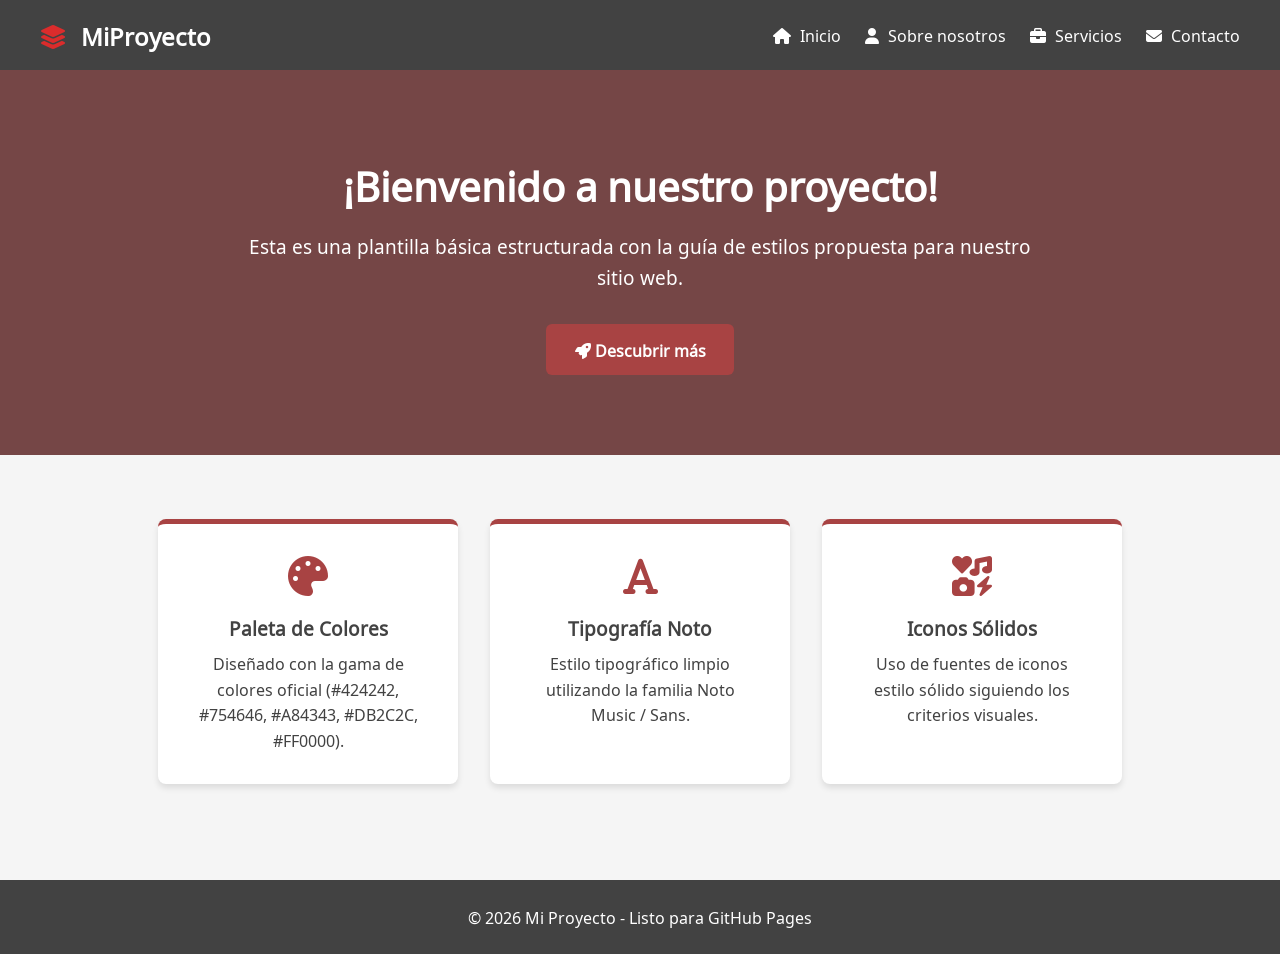
==== index.html @ 4e5dd9ae "first commit" ====
<!DOCTYPE html>
<html lang="es">

<head>
    <meta charset="UTF-8">
    <meta name="viewport" content="width=device-width, initial-scale=1.0">
    <title>Página de Bienvenida</title>
    <!-- Iconos sólidos de Font Awesome (estilo Flaticon) -->
    <link rel="stylesheet" href="https://cdnjs.cloudflare.com/ajax/libs/font-awesome/6.4.0/css/all.min.css">
    <!-- Estilos CSS -->
    <link rel="stylesheet" href="styles.css">
</head>

<body>

    <!-- Menú de navegación no funcional -->
    <header>
        <nav class="navbar">
            <div class="logo">
                <i class="fa-solid fa-layer-group"></i> MiProyecto
            </div>
            <ul class="nav-links">
                <li><a href="#"><i class="fa-solid fa-house"></i> Inicio</a></li>
                <li><a href="#"><i class="fa-solid fa-user"></i> Sobre nosotros</a></li>
                <li><a href="#"><i class="fa-solid fa-briefcase"></i> Servicios</a></li>
                <li><a href="#"><i class="fa-solid fa-envelope"></i> Contacto</a></li>
            </ul>
        </nav>
    </header>

    <!-- Página de bienvenida básica (Hero Section) -->
    <main>
        <section class="hero">
            <div class="hero-content">
                <h1>¡Bienvenido a nuestro proyecto!</h1>
                <p>Esta es una plantilla básica estructurada con la guía de estilos propuesta para nuestro sitio web.
                </p>
                <a href="#" class="btn-primary"><i class="fa-solid fa-rocket"></i> Descubrir más</a>
            </div>
        </section>

        <!-- Sección de tarjetas de características -->
        <section class="features">
            <div class="card">
                <i class="fa-solid fa-palette card-icon"></i>
                <h3>Paleta de Colores</h3>
                <p>Diseñado con la gama de colores oficial (#424242, #754646, #A84343, #DB2C2C, #FF0000).</p>
            </div>
            <div class="card">
                <i class="fa-solid fa-font card-icon"></i>
                <h3>Tipografía Noto</h3>
                <p>Estilo tipográfico limpio utilizando la familia Noto Music / Sans.</p>
            </div>
            <div class="card">
                <i class="fa-solid fa-icons card-icon"></i>
                <h3>Iconos Sólidos</h3>
                <p>Uso de fuentes de iconos estilo sólido siguiendo los criterios visuales.</p>
            </div>
        </section>
    </main>

    <!-- Pie de página -->
    <footer>
        <p>&copy; 2026 Mi Proyecto - Listo para GitHub Pages</p>
    </footer>

</body>

</html>
---- styles.css ----
/* Importación de la tipografía Noto Music / Noto Sans */
@import url('https://fonts.googleapis.com/css2?family=Noto+Music&family=Noto+Sans:ital,wght@0,400;0,700;1,400&display=swap');

/* Variables con la paleta de colores de la guía de estilos */
:root {
    --color-dark: #424242;
    /* Gris oscuro base */
    --color-muted: #754646;
    /* Marrón / Rojo apagado */
    --color-primary: #A84343;
    /* Rojo primario */
    --color-accent: #DB2C2C;
    /* Rojo secundario / acento */
    --color-bright: #FF0000;
    /* Rojo brillante para destaques */
    --color-white: #ffffff;
    --color-light-bg: #f5f5f5;
}

* {
    margin: 0;
    padding: 0;
    box-sizing: border-box;
}

body {
    font-family: 'Noto Music', 'Noto Sans', sans-serif;
    background-color: var(--color-light-bg);
    color: var(--color-dark);
    line-height: 1.6;
}

/* Menú de navegación */
header {
    background-color: var(--color-dark);
    padding: 1rem 2rem;
    box-shadow: 0 2px 5px rgba(0, 0, 0, 0.2);
}

.navbar {
    display: flex;
    justify-content: space-between;
    align-items: center;
    max-width: 1200px;
    margin: 0 auto;
}

.logo {
    color: var(--color-white);
    font-size: 1.5rem;
    font-weight: bold;
}

.logo i {
    color: var(--color-accent);
    margin-right: 8px;
}

.nav-links {
    list-style: none;
    display: flex;
    gap: 1.5rem;
}

.nav-links a {
    color: var(--color-white);
    text-decoration: none;
    font-size: 1rem;
    transition: color 0.3s ease;
}

/* Efecto hover en el menú */
.nav-links a:hover {
    color: var(--color-accent);
}

.nav-links i {
    margin-right: 5px;
}

/* Sección de Bienvenida (Hero) */
.hero {
    background-color: var(--color-muted);
    color: var(--color-white);
    text-align: center;
    padding: 5rem 2rem;
}

.hero-content {
    max-width: 800px;
    margin: 0 auto;
}

.hero h1 {
    font-size: 2.5rem;
    margin-bottom: 1rem;
}

.hero p {
    font-size: 1.2rem;
    margin-bottom: 2rem;
}

/* Botón principal */
.btn-primary {
    display: inline-block;
    background-color: var(--color-primary);
    color: var(--color-white);
    padding: 0.8rem 1.8rem;
    text-decoration: none;
    border-radius: 6px;
    font-weight: bold;
    transition: background-color 0.3s ease;
}

.btn-primary:hover {
    background-color: var(--color-accent);
}

/* Tarjetas Informativas */
.features {
    display: flex;
    justify-content: center;
    gap: 2rem;
    padding: 4rem 2rem;
    max-width: 1200px;
    margin: 0 auto;
    flex-wrap: wrap;
}

.card {
    background-color: var(--color-white);
    border-top: 5px solid var(--color-primary);
    border-radius: 8px;
    padding: 2rem;
    width: 300px;
    text-align: center;
    box-shadow: 0 4px 6px rgba(0, 0, 0, 0.1);
    transition: transform 0.3s ease, border-top-color 0.3s ease;
}

.card:hover {
    transform: translateY(-5px);
    border-top-color: var(--color-bright);
}

.card-icon {
    font-size: 2.5rem;
    color: var(--color-primary);
    margin-bottom: 1rem;
}

.card h3 {
    margin-bottom: 0.5rem;
    color: var(--color-dark);
}

/* Pie de página */
footer {
    background-color: var(--color-dark);
    color: var(--color-white);
    text-align: center;
    padding: 1.5rem;
    margin-top: 2rem;
}
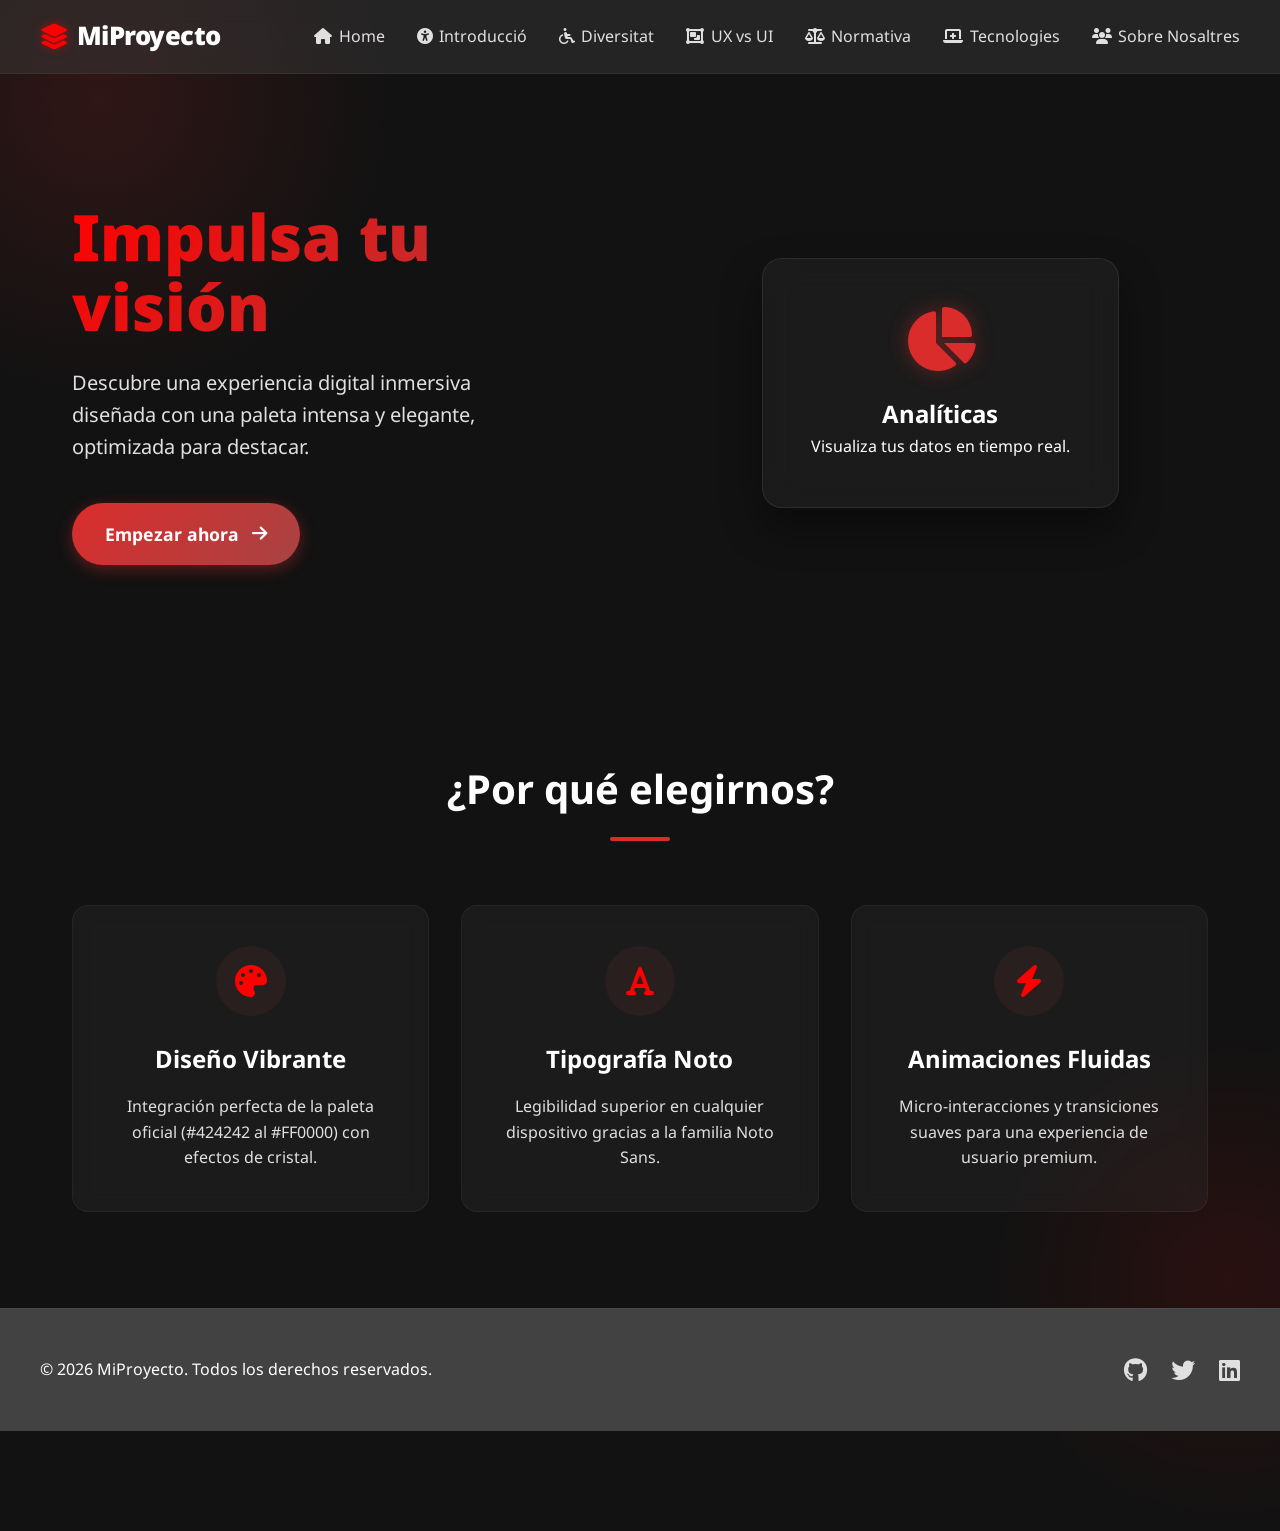
==== commit 265a2527: "Separacion por secciones y mejora" ====
--- a/index.html
+++ b/index.html
@@ -4,66 +4,96 @@
 <head>
     <meta charset="UTF-8">
     <meta name="viewport" content="width=device-width, initial-scale=1.0">
-    <title>Página de Bienvenida</title>
-    <!-- Iconos sólidos de Font Awesome (estilo Flaticon) -->
+    <meta name="description" content="Un sitio web moderno con una estética vibrante y animaciones fluidas.">
+    <title>Bienvenido a MiProyecto</title>
+    <!-- Iconos sólidos de Font Awesome (como alternativa a Flaticon) -->
     <link rel="stylesheet" href="https://cdnjs.cloudflare.com/ajax/libs/font-awesome/6.4.0/css/all.min.css">
     <!-- Estilos CSS -->
     <link rel="stylesheet" href="styles.css">
 </head>
 
 <body>
+    <!-- Efecto de fondo animado -->
+    <div class="bg-gradient-sphere"></div>
+    <div class="bg-gradient-sphere sphere-2"></div>
 
-    <!-- Menú de navegación no funcional -->
     <header>
         <nav class="navbar">
             <div class="logo">
                 <i class="fa-solid fa-layer-group"></i> MiProyecto
             </div>
             <ul class="nav-links">
-                <li><a href="#"><i class="fa-solid fa-house"></i> Inicio</a></li>
-                <li><a href="#"><i class="fa-solid fa-user"></i> Sobre nosotros</a></li>
-                <li><a href="#"><i class="fa-solid fa-briefcase"></i> Servicios</a></li>
-                <li><a href="#"><i class="fa-solid fa-envelope"></i> Contacto</a></li>
+                <li><a href="index.html"><i class="fa-solid fa-house"></i> Home</a></li>
+                <li><a href="introduccio.html"><i class="fa-solid fa-universal-access"></i> Introducció</a></li>
+                <li><a href="diversitat.html"><i class="fa-solid fa-wheelchair"></i> Diversitat</a></li>
+                <li><a href="ux-ui.html"><i class="fa-solid fa-object-group"></i> UX vs UI</a></li>
+                <li><a href="normativa.html"><i class="fa-solid fa-scale-balanced"></i> Normativa</a></li>
+                <li><a href="tecnologies.html"><i class="fa-solid fa-laptop-medical"></i> Tecnologies</a></li>
+                <li><a href="sobre-nosotros.html"><i class="fa-solid fa-users"></i> Sobre Nosaltres</a></li>
             </ul>
         </nav>
     </header>
 
-    <!-- Página de bienvenida básica (Hero Section) -->
     <main>
         <section class="hero">
             <div class="hero-content">
-                <h1>¡Bienvenido a nuestro proyecto!</h1>
-                <p>Esta es una plantilla básica estructurada con la guía de estilos propuesta para nuestro sitio web.
-                </p>
-                <a href="#" class="btn-primary"><i class="fa-solid fa-rocket"></i> Descubrir más</a>
+                <h1 class="gradient-text">Impulsa tu visión</h1>
+                <p>Descubre una experiencia digital inmersiva diseñada con una paleta intensa y elegante, optimizada para destacar.</p>
+                <a href="#features" class="btn-primary">
+                    <span>Empezar ahora</span>
+                    <i class="fa-solid fa-arrow-right"></i>
+                </a>
+            </div>
+            <div class="hero-visual">
+                <div class="glass-panel main-panel">
+                    <i class="fa-solid fa-chart-pie panel-icon"></i>
+                    <h2>Analíticas</h2>
+                    <p>Visualiza tus datos en tiempo real.</p>
+                </div>
             </div>
         </section>
 
-        <!-- Sección de tarjetas de características -->
-        <section class="features">
-            <div class="card">
-                <i class="fa-solid fa-palette card-icon"></i>
-                <h3>Paleta de Colores</h3>
-                <p>Diseñado con la gama de colores oficial (#424242, #754646, #A84343, #DB2C2C, #FF0000).</p>
+        <section id="features" class="features">
+            <div class="section-title">
+                <h2>¿Por qué elegirnos?</h2>
+                <div class="underline"></div>
             </div>
-            <div class="card">
-                <i class="fa-solid fa-font card-icon"></i>
-                <h3>Tipografía Noto</h3>
-                <p>Estilo tipográfico limpio utilizando la familia Noto Music / Sans.</p>
-            </div>
-            <div class="card">
-                <i class="fa-solid fa-icons card-icon"></i>
-                <h3>Iconos Sólidos</h3>
-                <p>Uso de fuentes de iconos estilo sólido siguiendo los criterios visuales.</p>
+            <div class="cards-container">
+                <div class="card glass-card">
+                    <div class="icon-wrapper">
+                        <i class="fa-solid fa-palette"></i>
+                    </div>
+                    <h3>Diseño Vibrante</h3>
+                    <p>Integración perfecta de la paleta oficial (#424242 al #FF0000) con efectos de cristal.</p>
+                </div>
+                <div class="card glass-card">
+                    <div class="icon-wrapper">
+                        <i class="fa-solid fa-font"></i>
+                    </div>
+                    <h3>Tipografía Noto</h3>
+                    <p>Legibilidad superior en cualquier dispositivo gracias a la familia Noto Sans.</p>
+                </div>
+                <div class="card glass-card">
+                    <div class="icon-wrapper">
+                        <i class="fa-solid fa-bolt"></i>
+                    </div>
+                    <h3>Animaciones Fluidas</h3>
+                    <p>Micro-interacciones y transiciones suaves para una experiencia de usuario premium.</p>
+                </div>
             </div>
         </section>
     </main>
 
-    <!-- Pie de página -->
     <footer>
-        <p>&copy; 2026 Mi Proyecto - Listo para GitHub Pages</p>
+        <div class="footer-content">
+            <p>&copy; 2026 MiProyecto. Todos los derechos reservados.</p>
+            <div class="social-icons">
+                <i class="fa-brands fa-github"></i>
+                <i class="fa-brands fa-twitter"></i>
+                <i class="fa-brands fa-linkedin"></i>
+            </div>
+        </div>
     </footer>
-
 </body>
 
 </html>
--- a/styles.css
+++ b/styles.css
@@ -1,20 +1,15 @@
-/* Importación de la tipografía Noto Music / Noto Sans */
-@import url('https://fonts.googleapis.com/css2?family=Noto+Music&family=Noto+Sans:ital,wght@0,400;0,700;1,400&display=swap');
-
-/* Variables con la paleta de colores de la guía de estilos */
+@import url('https://fonts.googleapis.com/css2?family=Noto+Sans:wght@300;400;700;900&display=swap');
+
 :root {
-    --color-dark: #424242;
-    /* Gris oscuro base */
-    --color-muted: #754646;
-    /* Marrón / Rojo apagado */
-    --color-primary: #A84343;
-    /* Rojo primario */
-    --color-accent: #DB2C2C;
-    /* Rojo secundario / acento */
-    --color-bright: #FF0000;
-    /* Rojo brillante para destaques */
-    --color-white: #ffffff;
-    --color-light-bg: #f5f5f5;
+    --color-1: #424242; /* Gris oscuro */
+    --color-2: #754646; /* Muted red */
+    --color-3: #A84343; /* Primary red */
+    --color-4: #DB2C2C; /* Accent red */
+    --color-5: #FF0000; /* Bright red */
+    
+    --bg-dark: #121212;
+    --text-main: #ffffff;
+    --text-muted: #e0e0e0;
 }
 
 * {
@@ -24,17 +19,53 @@
 }
 
 body {
-    font-family: 'Noto Music', 'Noto Sans', sans-serif;
-    background-color: var(--color-light-bg);
-    color: var(--color-dark);
+    font-family: 'Noto Sans', sans-serif;
+    background-color: var(--bg-dark);
+    color: var(--text-main);
     line-height: 1.6;
-}
-
-/* Menú de navegación */
+    overflow-x: hidden;
+    position: relative;
+}
+
+/* Esferas animadas de fondo */
+.bg-gradient-sphere {
+    position: absolute;
+    width: 600px;
+    height: 600px;
+    background: radial-gradient(circle, rgba(219, 44, 44, 0.15) 0%, rgba(168, 67, 67, 0) 70%);
+    border-radius: 50%;
+    top: -200px;
+    left: -200px;
+    z-index: -1;
+    animation: float 10s ease-in-out infinite alternate;
+}
+
+.bg-gradient-sphere.sphere-2 {
+    background: radial-gradient(circle, rgba(255, 0, 0, 0.1) 0%, rgba(117, 70, 70, 0) 70%);
+    top: auto;
+    bottom: -100px;
+    left: auto;
+    right: -200px;
+    width: 500px;
+    height: 500px;
+    animation-delay: -5s;
+}
+
+@keyframes float {
+    0% { transform: translate(0, 0) scale(1); }
+    100% { transform: translate(50px, 50px) scale(1.1); }
+}
+
+/* Navegación Glassmorphism */
 header {
-    background-color: var(--color-dark);
+    background: rgba(66, 66, 66, 0.4);
+    backdrop-filter: blur(12px);
+    -webkit-backdrop-filter: blur(12px);
+    border-bottom: 1px solid rgba(255, 255, 255, 0.05);
     padding: 1rem 2rem;
-    box-shadow: 0 2px 5px rgba(0, 0, 0, 0.2);
+    position: sticky;
+    top: 0;
+    z-index: 100;
 }
 
 .navbar {
@@ -46,120 +77,356 @@
 }
 
 .logo {
-    color: var(--color-white);
-    font-size: 1.5rem;
-    font-weight: bold;
+    color: var(--text-main);
+    font-size: 1.6rem;
+    font-weight: 900;
+    letter-spacing: -0.5px;
+    display: flex;
+    align-items: center;
+    gap: 0.5rem;
 }
 
 .logo i {
-    color: var(--color-accent);
-    margin-right: 8px;
+    color: var(--color-5);
+    text-shadow: 0 0 10px rgba(255, 0, 0, 0.5);
 }
 
 .nav-links {
     list-style: none;
     display: flex;
-    gap: 1.5rem;
+    gap: 2rem;
 }
 
 .nav-links a {
-    color: var(--color-white);
+    color: var(--text-muted);
     text-decoration: none;
     font-size: 1rem;
-    transition: color 0.3s ease;
-}
-
-/* Efecto hover en el menú */
+    font-weight: 400;
+    transition: all 0.3s ease;
+    display: flex;
+    align-items: center;
+    gap: 0.4rem;
+}
+
 .nav-links a:hover {
-    color: var(--color-accent);
-}
-
-.nav-links i {
-    margin-right: 5px;
-}
-
-/* Sección de Bienvenida (Hero) */
+    color: var(--color-5);
+    transform: translateY(-2px);
+}
+
+/* Sección Hero */
 .hero {
-    background-color: var(--color-muted);
-    color: var(--color-white);
-    text-align: center;
-    padding: 5rem 2rem;
-}
-
-.hero-content {
-    max-width: 800px;
-    margin: 0 auto;
-}
-
-.hero h1 {
-    font-size: 2.5rem;
-    margin-bottom: 1rem;
-}
-
-.hero p {
-    font-size: 1.2rem;
-    margin-bottom: 2rem;
-}
-
-/* Botón principal */
-.btn-primary {
-    display: inline-block;
-    background-color: var(--color-primary);
-    color: var(--color-white);
-    padding: 0.8rem 1.8rem;
-    text-decoration: none;
-    border-radius: 6px;
-    font-weight: bold;
-    transition: background-color 0.3s ease;
-}
-
-.btn-primary:hover {
-    background-color: var(--color-accent);
-}
-
-/* Tarjetas Informativas */
-.features {
-    display: flex;
-    justify-content: center;
-    gap: 2rem;
-    padding: 4rem 2rem;
+    display: grid;
+    grid-template-columns: 1fr 1fr;
+    gap: 4rem;
     max-width: 1200px;
     margin: 0 auto;
+    padding: 8rem 2rem 6rem;
+    align-items: center;
+}
+
+.hero-content {
+    display: flex;
+    flex-direction: column;
+    align-items: flex-start;
+}
+
+.gradient-text {
+    font-size: 4rem;
+    font-weight: 900;
+    line-height: 1.1;
+    margin-bottom: 1.5rem;
+    background: linear-gradient(135deg, var(--color-5), var(--color-3));
+    -webkit-background-clip: text;
+    -webkit-text-fill-color: transparent;
+    background-clip: text;
+}
+
+.hero-content p {
+    font-size: 1.25rem;
+    color: var(--text-muted);
+    margin-bottom: 2.5rem;
+    max-width: 480px;
+}
+
+.btn-primary {
+    display: inline-flex;
+    align-items: center;
+    gap: 0.8rem;
+    background: linear-gradient(135deg, var(--color-4), var(--color-3));
+    color: var(--text-main);
+    padding: 1rem 2rem;
+    text-decoration: none;
+    border-radius: 50px;
+    font-weight: 700;
+    font-size: 1.1rem;
+    transition: all 0.3s ease;
+    box-shadow: 0 4px 15px rgba(219, 44, 44, 0.4);
+    border: 1px solid transparent;
+}
+
+.btn-primary:hover {
+    transform: translateY(-3px) scale(1.02);
+    box-shadow: 0 8px 25px rgba(255, 0, 0, 0.5);
+    border-color: rgba(255, 255, 255, 0.2);
+}
+
+.btn-primary i {
+    transition: transform 0.3s ease;
+}
+
+.btn-primary:hover i {
+    transform: translateX(5px);
+}
+
+/* Panel flotante en el Hero */
+.hero-visual {
+    position: relative;
+    display: flex;
+    justify-content: center;
+    align-items: center;
+}
+
+.glass-panel {
+    background: rgba(66, 66, 66, 0.2);
+    backdrop-filter: blur(16px);
+    -webkit-backdrop-filter: blur(16px);
+    border: 1px solid rgba(255, 255, 255, 0.08);
+    border-radius: 20px;
+    padding: 3rem;
+    text-align: center;
+    box-shadow: 0 20px 40px rgba(0, 0, 0, 0.4);
+    animation: hoverPanel 6s ease-in-out infinite alternate;
+}
+
+.panel-icon {
+    font-size: 4rem;
+    color: var(--color-4);
+    margin-bottom: 1.5rem;
+    filter: drop-shadow(0 0 10px rgba(219, 44, 44, 0.4));
+}
+
+@keyframes hoverPanel {
+    0% { transform: translateY(0) rotate(0deg); }
+    100% { transform: translateY(-20px) rotate(2deg); }
+}
+
+/* Características */
+.features {
+    max-width: 1200px;
+    margin: 0 auto;
+    padding: 6rem 2rem;
+}
+
+.section-title {
+    text-align: center;
+    margin-bottom: 4rem;
+}
+
+.section-title h2 {
+    font-size: 2.5rem;
+    color: var(--text-main);
+}
+
+.underline {
+    height: 4px;
+    width: 60px;
+    background: var(--color-4);
+    margin: 1rem auto 0;
+    border-radius: 2px;
+}
+
+.cards-container {
+    display: grid;
+    grid-template-columns: repeat(auto-fit, minmax(300px, 1fr));
+    gap: 2rem;
+}
+
+.glass-card {
+    background: rgba(66, 66, 66, 0.2);
+    backdrop-filter: blur(10px);
+    border: 1px solid rgba(255, 255, 255, 0.05);
+    border-radius: 16px;
+    padding: 2.5rem 2rem;
+    text-align: center;
+    transition: all 0.4s cubic-bezier(0.175, 0.885, 0.32, 1.275);
+    position: relative;
+    overflow: hidden;
+}
+
+.glass-card::before {
+    content: '';
+    position: absolute;
+    top: 0; left: 0; right: 0; height: 4px;
+    background: linear-gradient(90deg, var(--color-2), var(--color-5));
+    transform: scaleX(0);
+    transform-origin: left;
+    transition: transform 0.4s ease;
+}
+
+.glass-card:hover {
+    transform: translateY(-10px);
+    background: rgba(66, 66, 66, 0.4);
+    border-color: rgba(255, 255, 255, 0.1);
+    box-shadow: 0 15px 30px rgba(0, 0, 0, 0.3);
+}
+
+.glass-card:hover::before {
+    transform: scaleX(1);
+}
+
+.icon-wrapper {
+    width: 70px;
+    height: 70px;
+    background: rgba(168, 67, 67, 0.1);
+    border-radius: 50%;
+    display: flex;
+    justify-content: center;
+    align-items: center;
+    margin: 0 auto 1.5rem;
+    color: var(--color-5);
+    font-size: 2rem;
+    transition: all 0.3s ease;
+}
+
+.glass-card:hover .icon-wrapper {
+    background: var(--color-4);
+    color: var(--text-main);
+    box-shadow: 0 0 15px rgba(219, 44, 44, 0.5);
+    transform: scale(1.1) rotate(5deg);
+}
+
+.glass-card h3 {
+    font-size: 1.5rem;
+    margin-bottom: 1rem;
+    color: var(--text-main);
+}
+
+.glass-card p {
+    color: var(--text-muted);
+}
+
+/* Footer */
+footer {
+    background: var(--color-1);
+    padding: 3rem 2rem;
+    border-top: 1px solid rgba(255, 255, 255, 0.05);
+}
+
+.footer-content {
+    max-width: 1200px;
+    margin: 0 auto;
+    display: flex;
+    justify-content: space-between;
+    align-items: center;
+}
+
+.social-icons {
+    display: flex;
+    gap: 1.5rem;
+}
+
+.social-icons i {
+    font-size: 1.5rem;
+    color: var(--text-muted);
+    cursor: pointer;
+    transition: all 0.3s ease;
+}
+
+.social-icons i:hover {
+    color: var(--color-5);
+    transform: translateY(-3px);
+}
+
+/* About Us Cards */
+.team-grid {
+    display: grid;
+    grid-template-columns: repeat(auto-fit, minmax(300px, 1fr));
+    gap: 2rem;
+    max-width: 1200px;
+    margin: 4rem auto;
+    padding: 0 2rem;
+}
+
+.card-photo {
+    width: 100%;
+    height: 250px;
+    background: rgba(0,0,0,0.4);
+    display: flex;
+    align-items: center;
+    justify-content: center;
+    border-bottom: 2px solid var(--color-4);
+}
+
+.card-photo.empty {
+    background: rgba(255, 255, 255, 0.05);
+}
+
+.photo-placeholder {
+    color: var(--text-muted);
+    font-size: 1.2rem;
+}
+
+.card-body {
+    padding: 2rem;
+    text-align: left;
+}
+
+.card-name {
+    font-size: 1.5rem;
+    color: var(--text-main);
+    margin-bottom: 0.5rem;
+}
+
+.card-role {
+    font-size: 1.1rem;
+    color: var(--color-5);
+    font-style: italic;
+    margin-bottom: 1.5rem;
+}
+
+.card-label {
+    font-size: 0.85rem;
+    color: var(--color-4);
+    text-transform: uppercase;
+    letter-spacing: 1px;
+    margin-bottom: 0.5rem;
+    font-weight: 700;
+}
+
+.card-text {
+    color: var(--text-muted);
+    margin-bottom: 1.5rem;
+    font-size: 0.95rem;
+}
+
+.nav-links {
     flex-wrap: wrap;
-}
-
-.card {
-    background-color: var(--color-white);
-    border-top: 5px solid var(--color-primary);
-    border-radius: 8px;
-    padding: 2rem;
-    width: 300px;
-    text-align: center;
-    box-shadow: 0 4px 6px rgba(0, 0, 0, 0.1);
-    transition: transform 0.3s ease, border-top-color 0.3s ease;
-}
-
-.card:hover {
-    transform: translateY(-5px);
-    border-top-color: var(--color-bright);
-}
-
-.card-icon {
-    font-size: 2.5rem;
-    color: var(--color-primary);
-    margin-bottom: 1rem;
-}
-
-.card h3 {
-    margin-bottom: 0.5rem;
-    color: var(--color-dark);
-}
-
-/* Pie de página */
-footer {
-    background-color: var(--color-dark);
-    color: var(--color-white);
-    text-align: center;
-    padding: 1.5rem;
-    margin-top: 2rem;
+    justify-content: center;
+}
+
+/* Responsive */
+@media (max-width: 768px) {
+    .hero {
+        grid-template-columns: 1fr;
+        text-align: center;
+        padding-top: 4rem;
+    }
+    
+    .hero-content {
+        align-items: center;
+    }
+    
+    .gradient-text {
+        font-size: 3rem;
+    }
+    
+    .nav-links {
+        display: none;
+    }
+    
+    .footer-content {
+        flex-direction: column;
+        gap: 1.5rem;
+        text-align: center;
+    }
 }
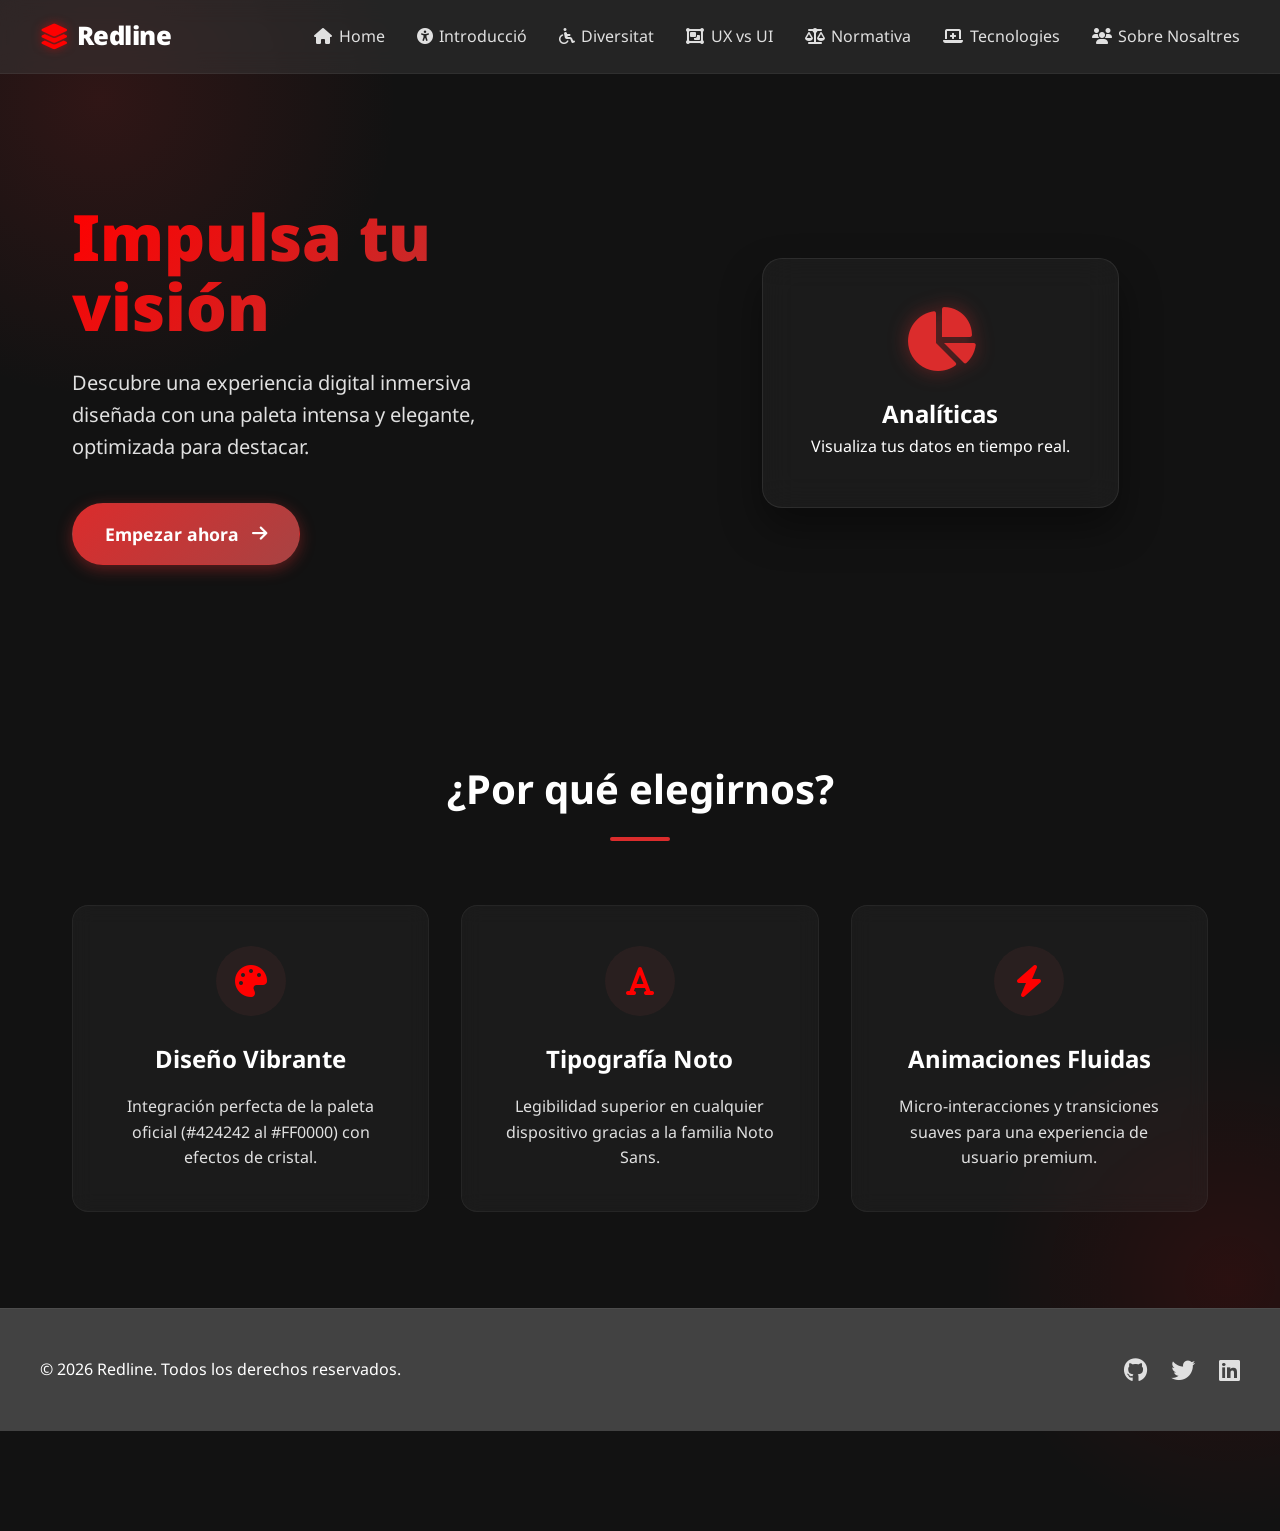
==== commit 24b233dc: "redline branding" ====
--- a/index.html
+++ b/index.html
@@ -5,7 +5,7 @@
     <meta charset="UTF-8">
     <meta name="viewport" content="width=device-width, initial-scale=1.0">
     <meta name="description" content="Un sitio web moderno con una estética vibrante y animaciones fluidas.">
-    <title>Bienvenido a MiProyecto</title>
+    <title>Bienvenido a Redline</title>
     <!-- Iconos sólidos de Font Awesome (como alternativa a Flaticon) -->
     <link rel="stylesheet" href="https://cdnjs.cloudflare.com/ajax/libs/font-awesome/6.4.0/css/all.min.css">
     <!-- Estilos CSS -->
@@ -20,7 +20,7 @@
     <header>
         <nav class="navbar">
             <div class="logo">
-                <i class="fa-solid fa-layer-group"></i> MiProyecto
+                <i class="fa-solid fa-layer-group"></i> Redline
             </div>
             <ul class="nav-links">
                 <li><a href="index.html"><i class="fa-solid fa-house"></i> Home</a></li>
@@ -86,7 +86,7 @@
 
     <footer>
         <div class="footer-content">
-            <p>&copy; 2026 MiProyecto. Todos los derechos reservados.</p>
+            <p>&copy; 2026 Redline. Todos los derechos reservados.</p>
             <div class="social-icons">
                 <i class="fa-brands fa-github"></i>
                 <i class="fa-brands fa-twitter"></i>
